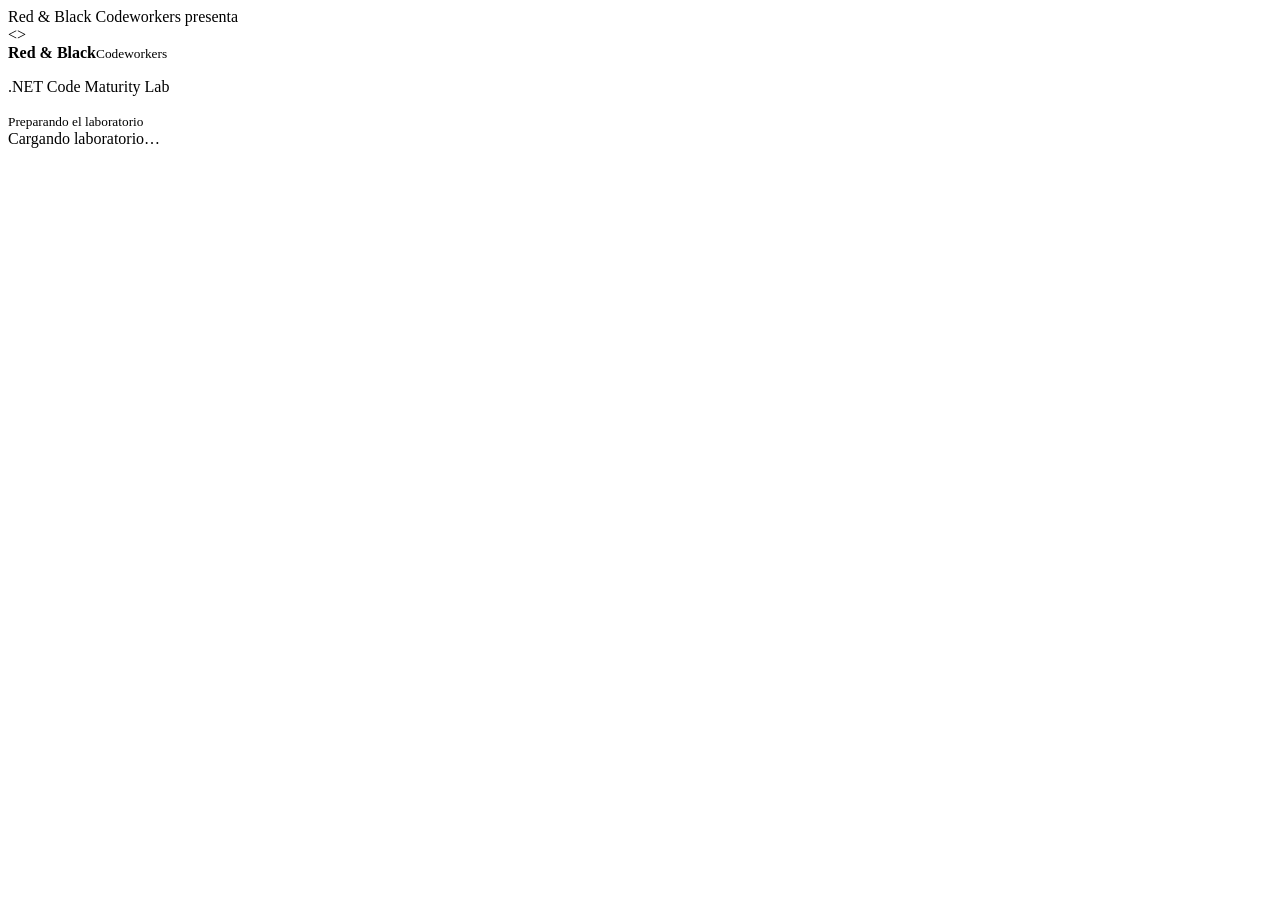
==== GitHubPages/wwwroot/index.html @ 31022ca6 "feat: prepare GitHub Pages build configuration" ====
<!DOCTYPE html>
<html lang="es">
<head>
    <meta charset="utf-8" />
    <meta name="viewport" content="width=device-width, initial-scale=1.0" />
    <base href="/" />
    <meta name="description" content="Laboratorio visual para explorar la madurez de código, arquitectura e infraestructura en .NET." />
    <meta name="application-name" content=".NET Code Maturity Lab" />
    <meta property="og:type" content="website" />
    <meta property="og:title" content=".NET Code Maturity Lab" />
    <meta property="og:description" content="Aprende .NET visualmente con código, pruebas y decisiones reales." />
    <meta property="og:image" content="images/dotnet-code-maturity-lab-icon.png" />
    <meta name="theme-color" content="#e53935" />
    <link rel="icon" type="image/png" href="images/dotnet-code-maturity-lab-icon.png" />
    <link rel="apple-touch-icon" href="images/dotnet-code-maturity-lab-icon.png" />
    <link rel="stylesheet" href="app.css" />
    <script>
        (function (location) {
            if (location.search[1] !== "/") return;
            const decoded = location.search.slice(1).split("&").map(value => value.replace(/~and~/g, "&")).join("?");
            window.history.replaceState(null, "", location.pathname.slice(0, -1) + decoded + location.hash);
        })(window.location);

        try {
            if (window.sessionStorage.getItem("dotnet-code-maturity-intro-seen") === "true") {
                document.documentElement.classList.add("intro-seen");
            }
        } catch { }
    </script>
</head>
<body>
    <div id="site-intro" class="site-intro" aria-hidden="true">
        <div class="intro-accent"></div>
        <div class="intro-content">
            <span class="intro-kicker">Red &amp; Black Codeworkers presenta</span>
            <div class="intro-mark"><span class="intro-tile intro-tile-red">&lt;</span><span class="intro-tile intro-tile-dark">&gt;</span></div>
            <div class="intro-wordmark"><strong><span>Red</span> &amp; Black</strong><small>Codeworkers</small></div>
            <div class="intro-product"><span></span><p>.NET Code Maturity Lab</p><span></span></div>
            <div class="intro-loading"><i></i><small>Preparando el laboratorio</small></div>
        </div>
    </div>

    <div id="app">
        <div class="boot-loading" role="status">Cargando laboratorio…</div>
    </div>

    <script src="intro.js"></script>
    <script src="lab-progress.js"></script>
    <script src="section-reveal.js"></script>
    <script src="history-timeline.js"></script>
    <script src="_framework/blazor.webassembly.js"></script>
</body>
</html>
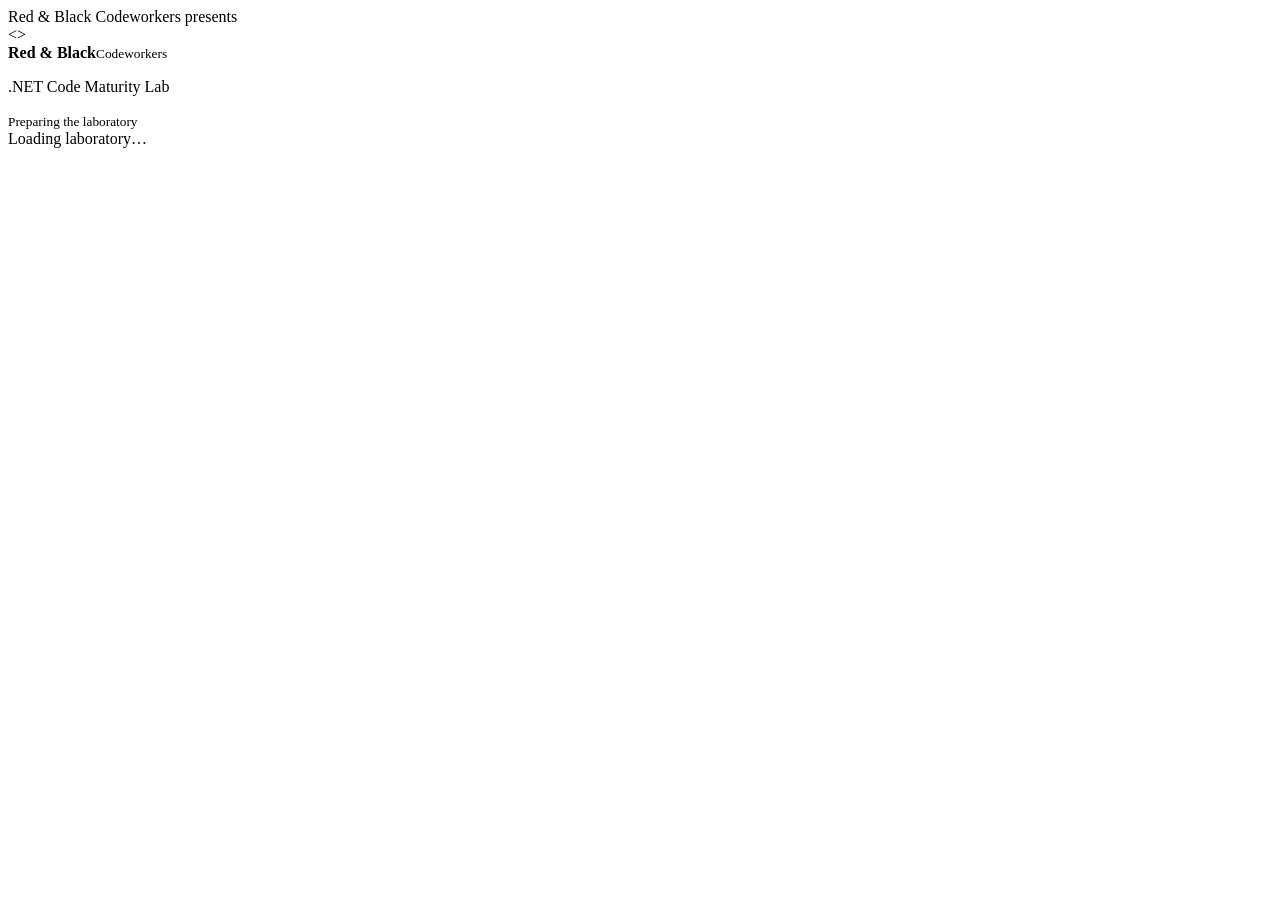
==== commit 78be95ae: "feat: complete bilingual Junior experience and Pages setup" ====
--- a/GitHubPages/wwwroot/index.html
+++ b/GitHubPages/wwwroot/index.html
@@ -1,14 +1,14 @@
 <!DOCTYPE html>
-<html lang="es">
+<html lang="en">
 <head>
     <meta charset="utf-8" />
     <meta name="viewport" content="width=device-width, initial-scale=1.0" />
     <base href="/" />
-    <meta name="description" content="Laboratorio visual para explorar la madurez de código, arquitectura e infraestructura en .NET." />
+    <meta name="description" content="A visual laboratory for exploring code, architecture, and infrastructure maturity in .NET." />
     <meta name="application-name" content=".NET Code Maturity Lab" />
     <meta property="og:type" content="website" />
     <meta property="og:title" content=".NET Code Maturity Lab" />
-    <meta property="og:description" content="Aprende .NET visualmente con código, pruebas y decisiones reales." />
+    <meta property="og:description" content="Learn .NET visually through code, tests, and real engineering decisions." />
     <meta property="og:image" content="images/dotnet-code-maturity-lab-icon.png" />
     <meta name="theme-color" content="#e53935" />
     <link rel="icon" type="image/png" href="images/dotnet-code-maturity-lab-icon.png" />
@@ -32,16 +32,16 @@
     <div id="site-intro" class="site-intro" aria-hidden="true">
         <div class="intro-accent"></div>
         <div class="intro-content">
-            <span class="intro-kicker">Red &amp; Black Codeworkers presenta</span>
+            <span class="intro-kicker">Red &amp; Black Codeworkers presents</span>
             <div class="intro-mark"><span class="intro-tile intro-tile-red">&lt;</span><span class="intro-tile intro-tile-dark">&gt;</span></div>
             <div class="intro-wordmark"><strong><span>Red</span> &amp; Black</strong><small>Codeworkers</small></div>
             <div class="intro-product"><span></span><p>.NET Code Maturity Lab</p><span></span></div>
-            <div class="intro-loading"><i></i><small>Preparando el laboratorio</small></div>
+            <div class="intro-loading"><i></i><small>Preparing the laboratory</small></div>
         </div>
     </div>
 
     <div id="app">
-        <div class="boot-loading" role="status">Cargando laboratorio…</div>
+        <div class="boot-loading" role="status">Loading laboratory…</div>
     </div>
 
     <script src="intro.js"></script>
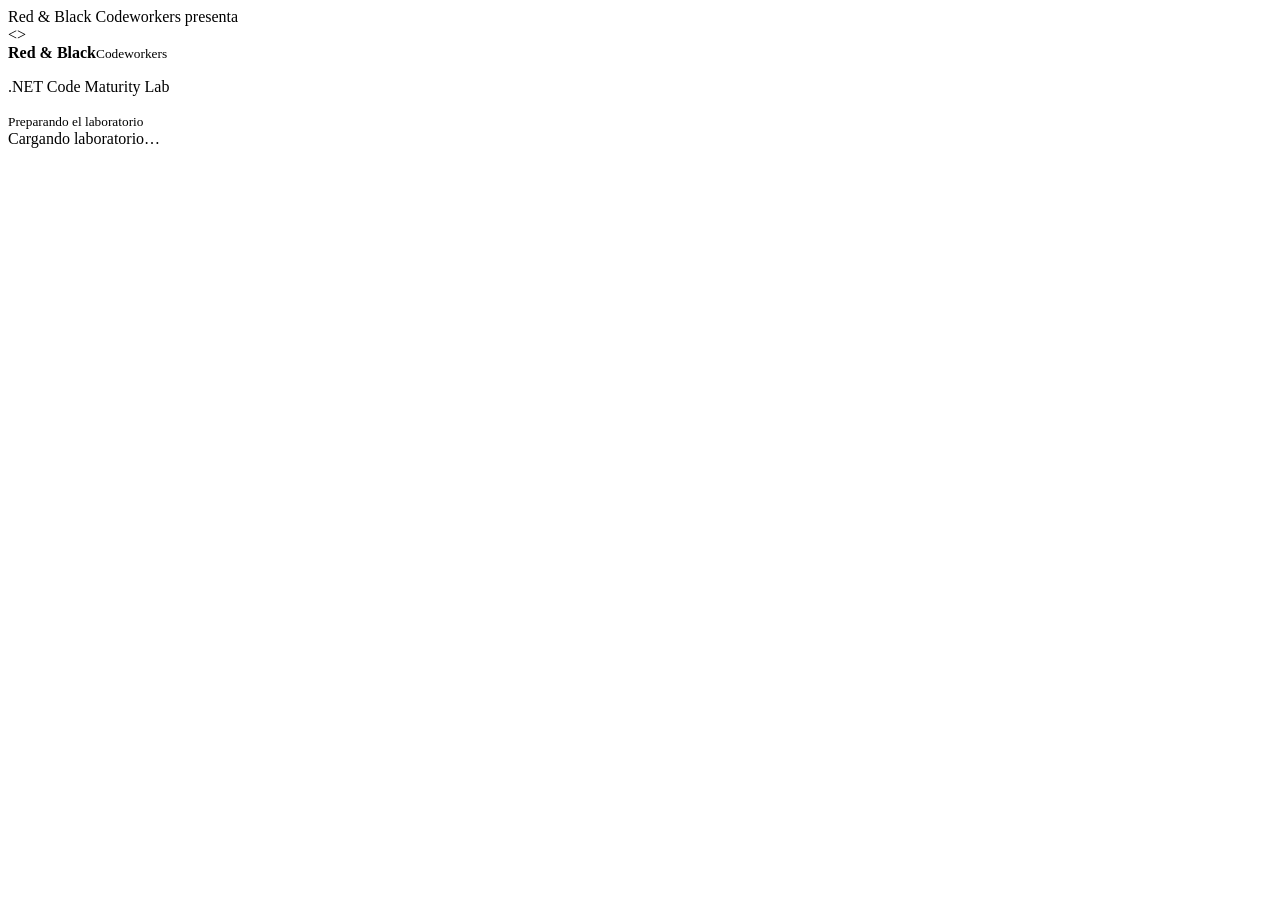
==== commit c07c4e2b: "Merge pull request #2 from Alfonso-13/branches/Alfonso-13/IMPROVEMENT_GITHUB_PAGES_CONFIGURATION fea" ====
--- a/GitHubPages/wwwroot/index.html
+++ b/GitHubPages/wwwroot/index.html
@@ -1,14 +1,14 @@
 <!DOCTYPE html>
-<html lang="en">
+<html lang="es">
 <head>
     <meta charset="utf-8" />
     <meta name="viewport" content="width=device-width, initial-scale=1.0" />
     <base href="/" />
-    <meta name="description" content="A visual laboratory for exploring code, architecture, and infrastructure maturity in .NET." />
+    <meta name="description" content="Laboratorio visual para explorar la madurez de código, arquitectura e infraestructura en .NET." />
     <meta name="application-name" content=".NET Code Maturity Lab" />
     <meta property="og:type" content="website" />
     <meta property="og:title" content=".NET Code Maturity Lab" />
-    <meta property="og:description" content="Learn .NET visually through code, tests, and real engineering decisions." />
+    <meta property="og:description" content="Aprende .NET visualmente con código, pruebas y decisiones reales." />
     <meta property="og:image" content="images/dotnet-code-maturity-lab-icon.png" />
     <meta name="theme-color" content="#e53935" />
     <link rel="icon" type="image/png" href="images/dotnet-code-maturity-lab-icon.png" />
@@ -32,16 +32,16 @@
     <div id="site-intro" class="site-intro" aria-hidden="true">
         <div class="intro-accent"></div>
         <div class="intro-content">
-            <span class="intro-kicker">Red &amp; Black Codeworkers presents</span>
+            <span class="intro-kicker">Red &amp; Black Codeworkers presenta</span>
             <div class="intro-mark"><span class="intro-tile intro-tile-red">&lt;</span><span class="intro-tile intro-tile-dark">&gt;</span></div>
             <div class="intro-wordmark"><strong><span>Red</span> &amp; Black</strong><small>Codeworkers</small></div>
             <div class="intro-product"><span></span><p>.NET Code Maturity Lab</p><span></span></div>
-            <div class="intro-loading"><i></i><small>Preparing the laboratory</small></div>
+            <div class="intro-loading"><i></i><small>Preparando el laboratorio</small></div>
         </div>
     </div>
 
     <div id="app">
-        <div class="boot-loading" role="status">Loading laboratory…</div>
+        <div class="boot-loading" role="status">Cargando laboratorio…</div>
     </div>
 
     <script src="intro.js"></script>
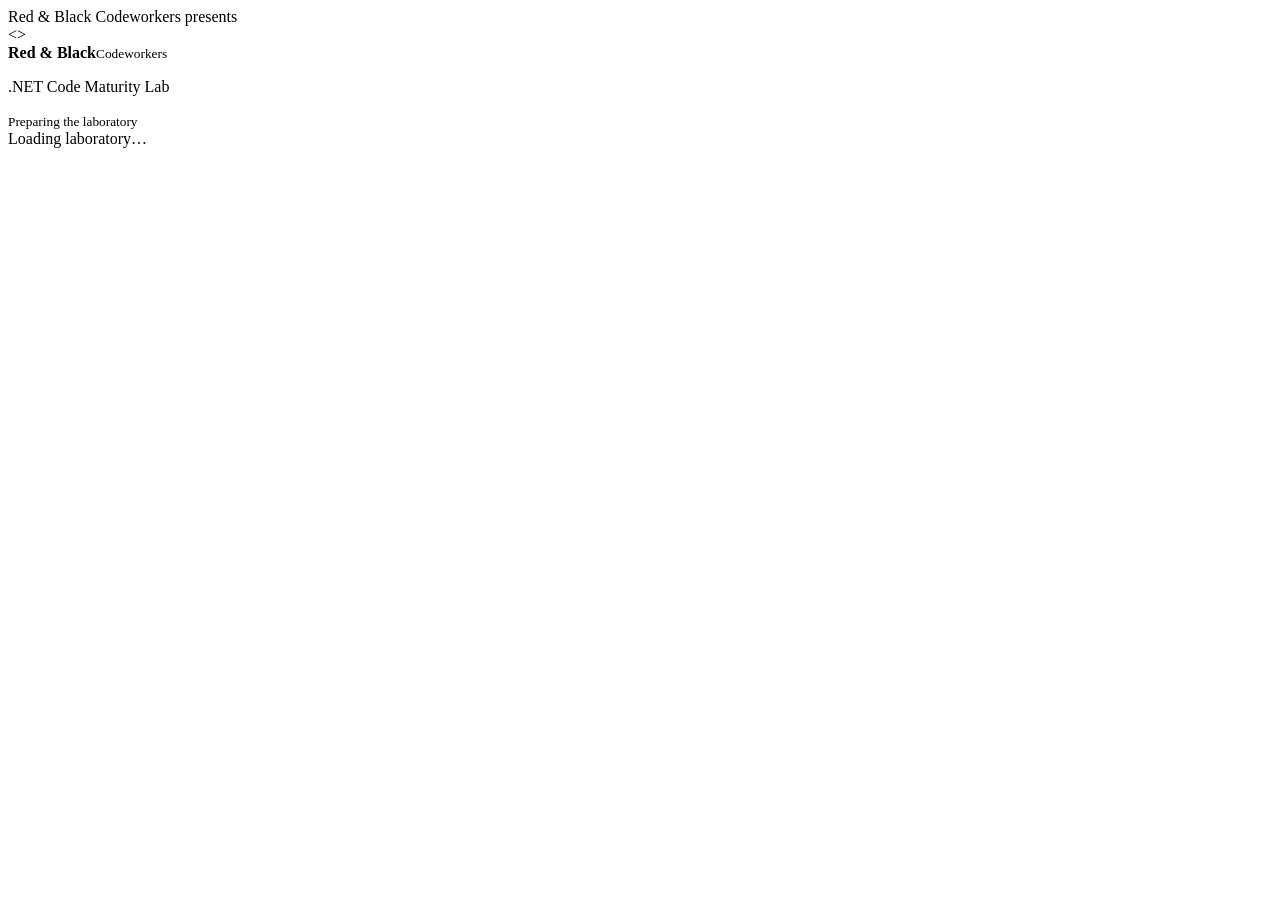
==== commit 2f05a93e: "Merge pull request #3 from Alfonso-13/branches/Alfonso-13/IMPROVEMENT_GITHUB_PAGES_CONFIGURATION fea" ====
--- a/GitHubPages/wwwroot/index.html
+++ b/GitHubPages/wwwroot/index.html
@@ -1,14 +1,14 @@
 <!DOCTYPE html>
-<html lang="es">
+<html lang="en">
 <head>
     <meta charset="utf-8" />
     <meta name="viewport" content="width=device-width, initial-scale=1.0" />
     <base href="/" />
-    <meta name="description" content="Laboratorio visual para explorar la madurez de código, arquitectura e infraestructura en .NET." />
+    <meta name="description" content="A visual laboratory for exploring code, architecture, and infrastructure maturity in .NET." />
     <meta name="application-name" content=".NET Code Maturity Lab" />
     <meta property="og:type" content="website" />
     <meta property="og:title" content=".NET Code Maturity Lab" />
-    <meta property="og:description" content="Aprende .NET visualmente con código, pruebas y decisiones reales." />
+    <meta property="og:description" content="Learn .NET visually through code, tests, and real engineering decisions." />
     <meta property="og:image" content="images/dotnet-code-maturity-lab-icon.png" />
     <meta name="theme-color" content="#e53935" />
     <link rel="icon" type="image/png" href="images/dotnet-code-maturity-lab-icon.png" />
@@ -32,16 +32,16 @@
     <div id="site-intro" class="site-intro" aria-hidden="true">
         <div class="intro-accent"></div>
         <div class="intro-content">
-            <span class="intro-kicker">Red &amp; Black Codeworkers presenta</span>
+            <span class="intro-kicker">Red &amp; Black Codeworkers presents</span>
             <div class="intro-mark"><span class="intro-tile intro-tile-red">&lt;</span><span class="intro-tile intro-tile-dark">&gt;</span></div>
             <div class="intro-wordmark"><strong><span>Red</span> &amp; Black</strong><small>Codeworkers</small></div>
             <div class="intro-product"><span></span><p>.NET Code Maturity Lab</p><span></span></div>
-            <div class="intro-loading"><i></i><small>Preparando el laboratorio</small></div>
+            <div class="intro-loading"><i></i><small>Preparing the laboratory</small></div>
         </div>
     </div>
 
     <div id="app">
-        <div class="boot-loading" role="status">Cargando laboratorio…</div>
+        <div class="boot-loading" role="status">Loading laboratory…</div>
     </div>
 
     <script src="intro.js"></script>
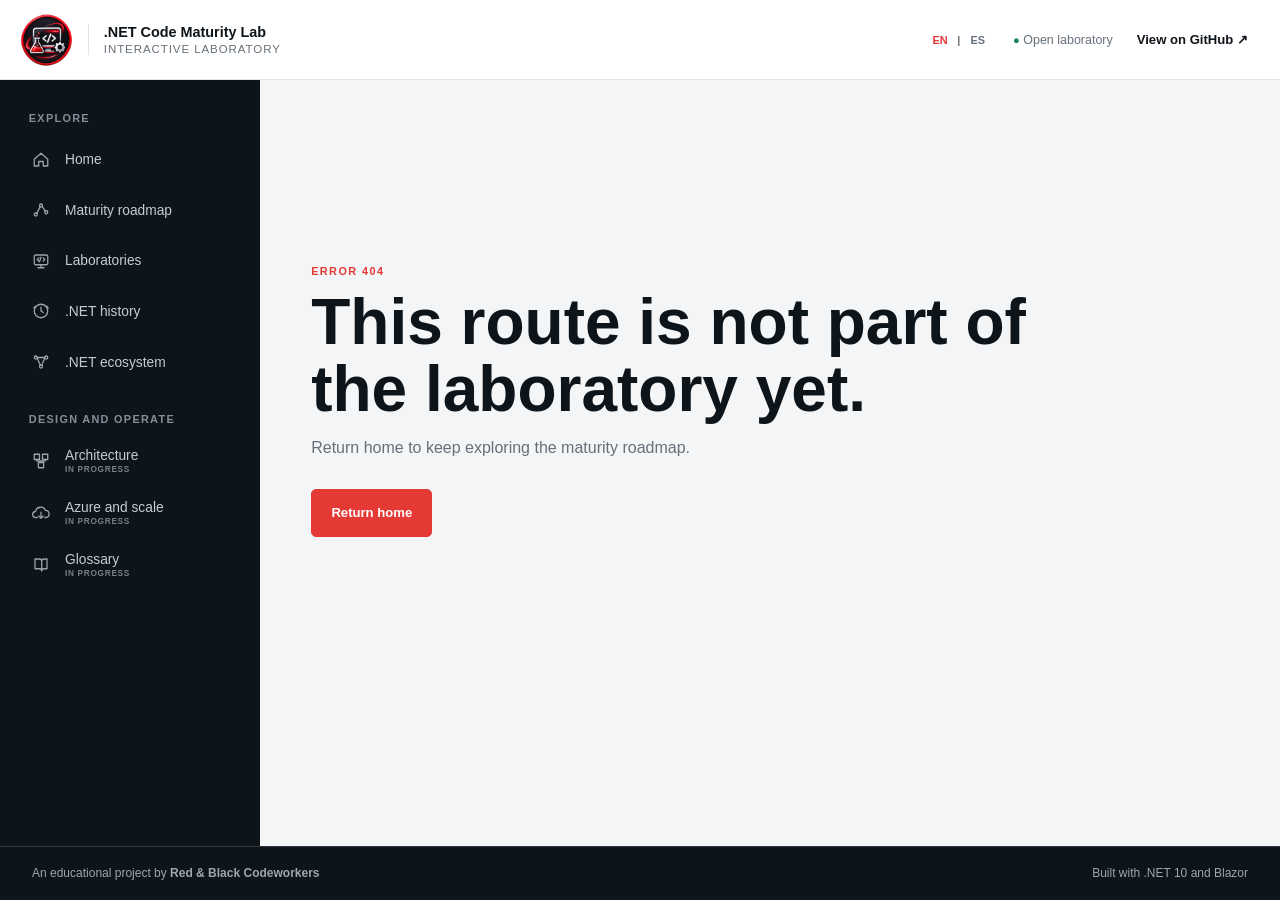
==== commit ac05f197: "feat: improve SEO and social previews" ====
--- a/GitHubPages/wwwroot/index.html
+++ b/GitHubPages/wwwroot/index.html
@@ -4,16 +4,49 @@
     <meta charset="utf-8" />
     <meta name="viewport" content="width=device-width, initial-scale=1.0" />
     <base href="/" />
-    <meta name="description" content="A visual laboratory for exploring code, architecture, and infrastructure maturity in .NET." />
+    <title>.NET Code Maturity Lab | Visual .NET Learning and Interview Practice</title>
+    <meta name="description" content="Learn .NET visually through code comparisons, tests, interview practice, and real engineering decisions from Junior to Senior." />
+    <meta name="author" content="Alfonso-13" />
     <meta name="application-name" content=".NET Code Maturity Lab" />
+    <meta name="robots" content="index, follow, max-image-preview:large, max-snippet:-1, max-video-preview:-1" />
+    <link rel="canonical" href="https://alfonso-13.github.io/dotnet-code-maturity-lab/" />
     <meta property="og:type" content="website" />
-    <meta property="og:title" content=".NET Code Maturity Lab" />
-    <meta property="og:description" content="Learn .NET visually through code, tests, and real engineering decisions." />
-    <meta property="og:image" content="images/dotnet-code-maturity-lab-icon.png" />
-    <meta name="theme-color" content="#e53935" />
+    <meta property="og:site_name" content=".NET Code Maturity Lab" />
+    <meta property="og:locale" content="en_US" />
+    <meta property="og:url" content="https://alfonso-13.github.io/dotnet-code-maturity-lab/" />
+    <meta property="og:title" content=".NET Code Maturity Lab | Visual .NET Learning and Interview Practice" />
+    <meta property="og:description" content="Learn .NET visually through code comparisons, tests, interview practice, and real engineering decisions from Junior to Senior." />
+    <meta property="og:image" content="https://alfonso-13.github.io/dotnet-code-maturity-lab/images/dotnet-code-maturity-lab-social.jpg" />
+    <meta property="og:image:secure_url" content="https://alfonso-13.github.io/dotnet-code-maturity-lab/images/dotnet-code-maturity-lab-social.jpg" />
+    <meta property="og:image:type" content="image/jpeg" />
+    <meta property="og:image:width" content="1200" />
+    <meta property="og:image:height" content="630" />
+    <meta property="og:image:alt" content=".NET Code Maturity Lab visual learning path from Junior to Senior." />
+    <meta name="twitter:card" content="summary_large_image" />
+    <meta name="twitter:title" content=".NET Code Maturity Lab | Visual .NET Learning and Interview Practice" />
+    <meta name="twitter:description" content="Learn .NET visually through code comparisons, tests, interview practice, and real engineering decisions from Junior to Senior." />
+    <meta name="twitter:image" content="https://alfonso-13.github.io/dotnet-code-maturity-lab/images/dotnet-code-maturity-lab-social.jpg" />
+    <meta name="twitter:image:alt" content=".NET Code Maturity Lab visual learning path from Junior to Senior." />
+    <meta name="theme-color" content="#ef3835" />
     <link rel="icon" type="image/png" href="images/dotnet-code-maturity-lab-icon.png" />
     <link rel="apple-touch-icon" href="images/dotnet-code-maturity-lab-icon.png" />
+    <link rel="manifest" href="site.webmanifest" />
     <link rel="stylesheet" href="app.css" />
+    <script type="application/ld+json">
+        {
+          "@context": "https://schema.org",
+          "@type": "WebSite",
+          "name": ".NET Code Maturity Lab",
+          "url": "https://alfonso-13.github.io/dotnet-code-maturity-lab/",
+          "description": "Learn .NET visually through code comparisons, tests, interview practice, and real engineering decisions from Junior to Senior.",
+          "inLanguage": ["en", "es"],
+          "author": {
+            "@type": "Person",
+            "name": "Alfonso-13",
+            "url": "https://github.com/Alfonso-13"
+          }
+        }
+    </script>
     <script>
         (function (location) {
             if (location.search[1] !== "/") return;
